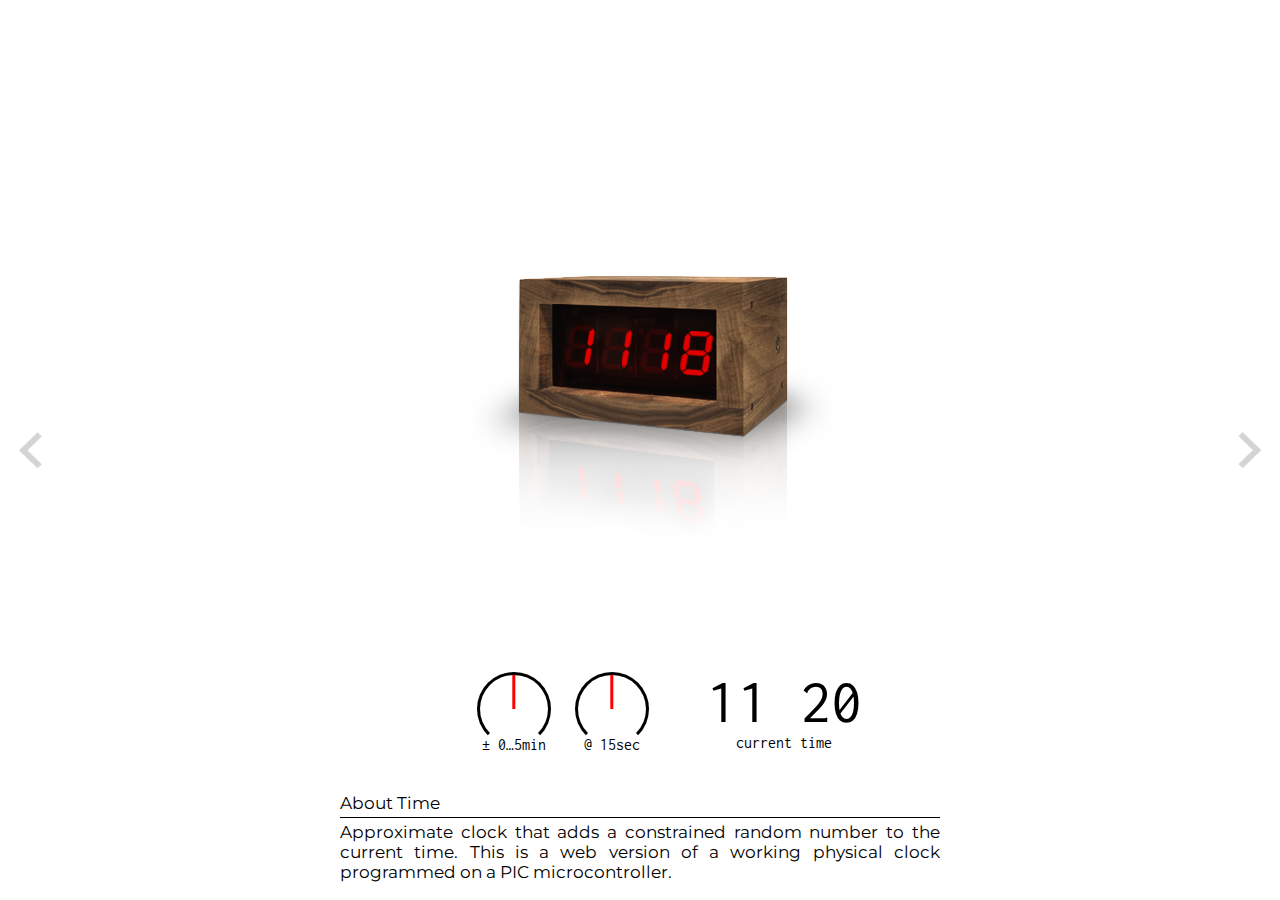
==== index.html @ 7afc4402 "formatting of two pages aligned" ====
<!DOCTYPE html>
<html lang="en" dir="ltr">
  <head>
    <meta charset="utf-8">
    <link rel='shortcut icon' type='image/x-icon' href='./images/favicon.ico' />
    <title>About Time</title>
    <link rel="stylesheet" href="css/style.css">
    <link href="https://fonts.googleapis.com/css?family=Inconsolata&display=swap" rel="stylesheet">
    <link href='https://fonts.googleapis.com/css?family=Montserrat' rel='stylesheet'>
    <script src="http://ajax.googleapis.com/ajax/libs/jquery/3.3.1/jquery.min.js"></script>
    <script type="text/javascript" src="scripts/jsRapKnob.js"></script>
    <script type="text/javascript" src="scripts/main.js"></script>
  </head>
  <body>
    <div class='wrapper'>
      <div class='leftCol'>
        <a href='details.html'>
          <img class='navArrow' src='./images/arrowGrey100.png' alt='navigate back button'>
        </a>
      </div>
      <div class='centerCol'>
        <section class='top'>
          <div class='abouttime'>
            <div class='clock'><img src='./images/abouttimebackground.jpg'></div>
            <div class='hoursx10'></div>
            <div class='hoursx01'></div>
            <div class='secondBlinker'><img src='./images/secondblinker.png'></div>
            <div class='minutesx10'></div>
            <div class='minutesx01'></div>
            <div class='overlay'><img src='./images/abouttimeOverlay.png'></div>
          </div>
        </section>
        <section class='bottom'>

          <div class='controls'>
            <div class='knobs'>
              <div id='varianceKnob' class='knob'></div>
              <div id='frequnecyKnob' class='knob'></div>
            </div>
            <div class='correctTime'>
              <div class='time'>
                <span class='timeHours'></span>
                <span class='timeColon'>:</span>
                <span class='timeMinutes'></span>
              </div>
              <div class='timeLabel'>current time</div>
            </div>
          </div>
          <div class='description'>
            <div class='descriptionHeader'>About Time</div>
            <div class='descriptionText'>Approximate clock that adds a constrained random number to the current time. This is a web version of a working physical clock programmed on a PIC microcontroller.</div>
          </div>
        </section>
      </div>
      <div class='rightCol'>
        <a href='details.html'>
          <img class='navArrow' src='./images/arrowGrey100.png' alt='navigate back button'>
        </a>
      </div>
    </div>
  </body>
</html>
---- css/style.css ----
.leftCol, .rightCol {
  width: 5vw;
  height: 100vh;
  border: 0px solid lime;
  display: flex;
  flex-direction: row;
  justify-content: center;
  align-items: center;
  border: 0px solid magenta; }

.leftCol a {
  -ms-transform: rotate(-90deg);
  /* IE 9 */
  -webkit-transform: rotate(-90deg);
  /* Safari */
  transform: rotate(-90deg);
  /* Standard syntax */ }

.rightCol a {
  -ms-transform: rotate(90deg);
  /* IE 9 */
  -webkit-transform: rotate(90deg);
  /* Safari */
  transform: rotate(90deg);
  /* Standard syntax */ }

.navArrow {
  height: 2.5vh;
  border: 0px solid cyan;
  opacity: 0.95;
  transition-timing-function: ease-in;
  -webkit-transition: opacity 2s;
  /* For Safari 3.1 to 6.0 */
  transition: opacity 2s; }
  .navArrow:hover {
    opacity: 0.4;
    transition-timing-function: ease-out;
    -webkit-transition: opacity .2s;
    /* For Safari 3.1 to 6.0 */
    transition: opacity .2s; }

.rapKnob {
  border-radius: 50%;
  border-color: black;
  border-style: solid;
  border-width: 4%;
  cursor: pointer;
  display: inline-block;
  margin: 8px;
  position: relative;
  border-bottom-color: transparent;
  width: 74px;
  height: 74px; }

.rapKnobIn {
  top: 50%;
  left: 50%;
  background-color: red;
  position: absolute;
  height: 50%;
  width: 5%;
  z-index: 1; }

.rapKnobCaption {
  border: 0px solid blue;
  left: 0px;
  right: 0px;
  top: 90%;
  display: block;
  position: absolute;
  text-align: center;
  white-space: nowrap;
  z-index: 2; }

.detailsBody {
  display: flex;
  flex-direction: column;
  justify-content: center;
  align-items: center; }

.detailsBottom {
  display: flex;
  flex-direction: column;
  justify-content: center;
  align-items: center; }

.top {
  border: 0px solid green; }

.explodeWrapper {
  width: 940px;
  height: 550px;
  border: 0px solid cyan;
  text-align: center;
  position: relative; }
  .explodeWrapper img {
    border: 0px solild red;
    position: absolute;
    top: 0;
    left: 0;
    width: 100%;
    height: 100%; }

* {
  margin: 0px;
  padding: 0px;
  box-sizing: border-box;
  user-select: none; }

body {
  height: 100vh;
  width: 100vw;
  border: 0px solid blue;
  background-color: white;
  overflow: hidden; }

.wrapper {
  display: flex;
  flex-direction: row;
  justify-content: center;
  align-items: center; }

.centerCol {
  width: 90vw;
  height: 100vh;
  display: flex;
  flex-direction: column;
  justify-content: center;
  align-items: center;
  border: 0px solid lime; }

.top {
  width: 90vw;
  height: 100%;
  display: flex;
  flex-direction: column;
  justify-content: center;
  align-items: center;
  border: 0px solid red; }

.abouttime {
  width: 470px;
  height: 470px;
  border: 0px solid yellow;
  position: relative; }
  .abouttime .hoursx10, .abouttime .hoursx01, .abouttime .minutesx01, .abouttime .minutesx10, .abouttime .secondBlinker {
    position: absolute;
    left: 0px;
    top: 0px; }
  .abouttime .overlay {
    position: absolute;
    left: 0px;
    top: 0px; }

.bottom {
  padding-bottom: 2vh;
  max-width: 600px;
  display: flex;
  flex-direction: column;
  justify-content: center;
  align-items: center;
  border: 0px solid green;
  color: black;
  font-family: 'Montserrat', monospace; }
  .bottom .description {
    border: 0px solid pink;
    font-size: 17px;
    text-align: justify; }
    .bottom .description .descriptionHeader {
      border: 0px solid pink;
      border-bottom: 1px solid black;
      padding-bottom: .25em; }
    .bottom .description .descriptionText {
      padding-top: .25em;
      border: 0px solid pink; }
  .bottom .controls {
    display: flex;
    flex-direction: row;
    justify-content: center;
    align-items: center;
    padding-bottom: 4vh;
    font-family: 'Inconsolata', monospace;
    color: black; }
    .bottom .controls .knobs {
      border: 0px solid orange;
      padding-left: 50px;
      padding-right: 50px; }
    .bottom .controls .correctTime {
      border: 0px solid orange;
      text-align: center; }
      .bottom .controls .correctTime .time {
        border: 0px solid pink;
        font-size: 62px;
        display: flex;
        flex-direction: row;
        justify-content: center;
        align-items: center; }
        .bottom .controls .correctTime .time .timeHours, .bottom .controls .correctTime .time .timeMinutes, .bottom .controls .correctTime .time .timeColon {
          border: 0px solid blue; }
        .bottom .controls .correctTime .time .timeColon {
          padding-left: -5px;
          padding-right: -5px; }
        .bottom .controls .correctTime .time .timeLabel {
          border: 0px solid pink;
          font-size: 17px; }
        .bottom .controls .correctTime .time .colorBackground {
          color: white; }

/*# sourceMappingURL=style.css.map */
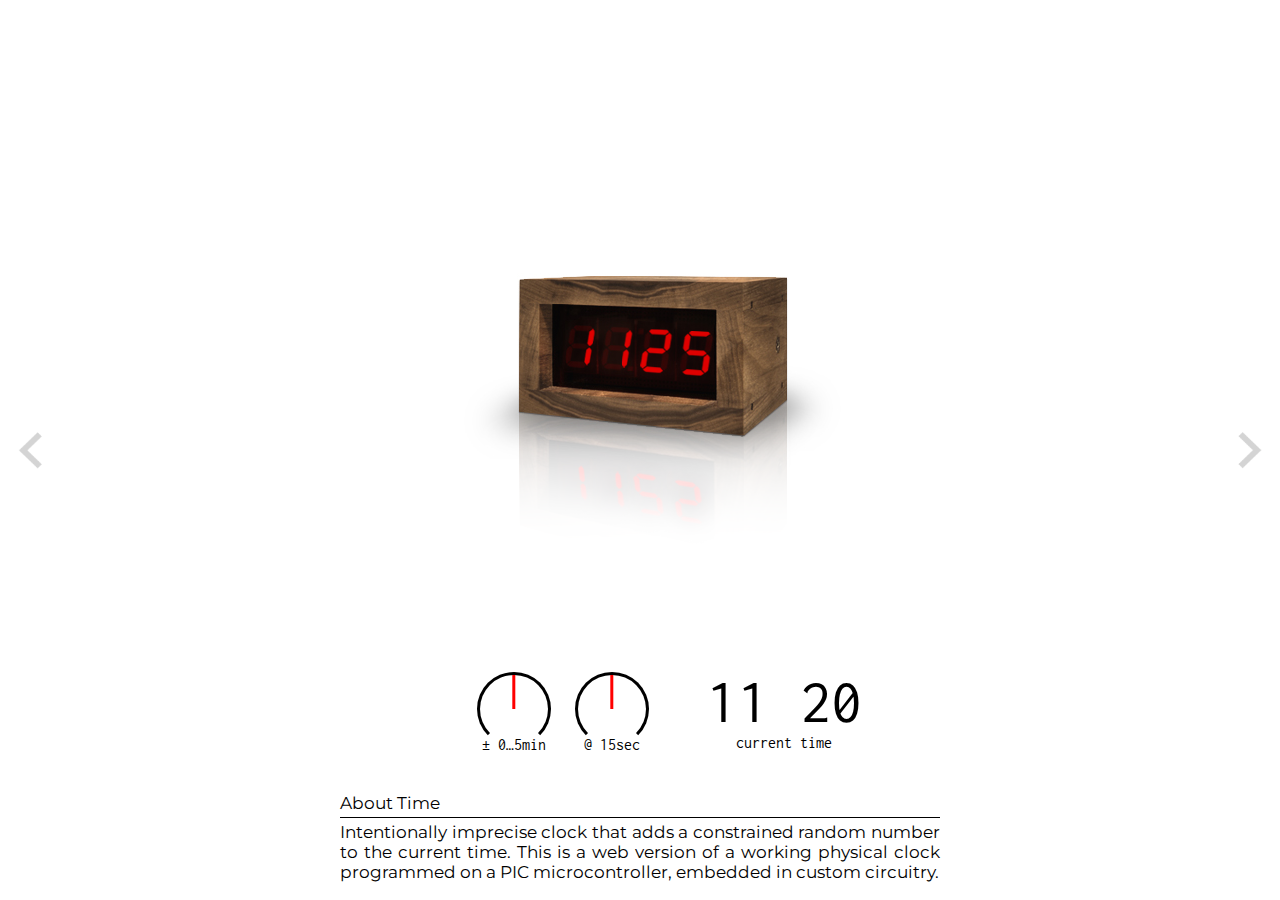
==== commit 628e6e77: "Minor tweaks. V1.0" ====
--- a/index.html
+++ b/index.html
@@ -48,7 +48,7 @@
           </div>
           <div class='description'>
             <div class='descriptionHeader'>About Time</div>
-            <div class='descriptionText'>Approximate clock that adds a constrained random number to the current time. This is a web version of a working physical clock programmed on a PIC microcontroller.</div>
+            <div class='descriptionText'>Intentionally imprecise clock that adds a constrained random number to the current time. This is a web version of a working physical clock programmed on a PIC microcontroller, embedded in custom circuitry.</div>
           </div>
         </section>
       </div>
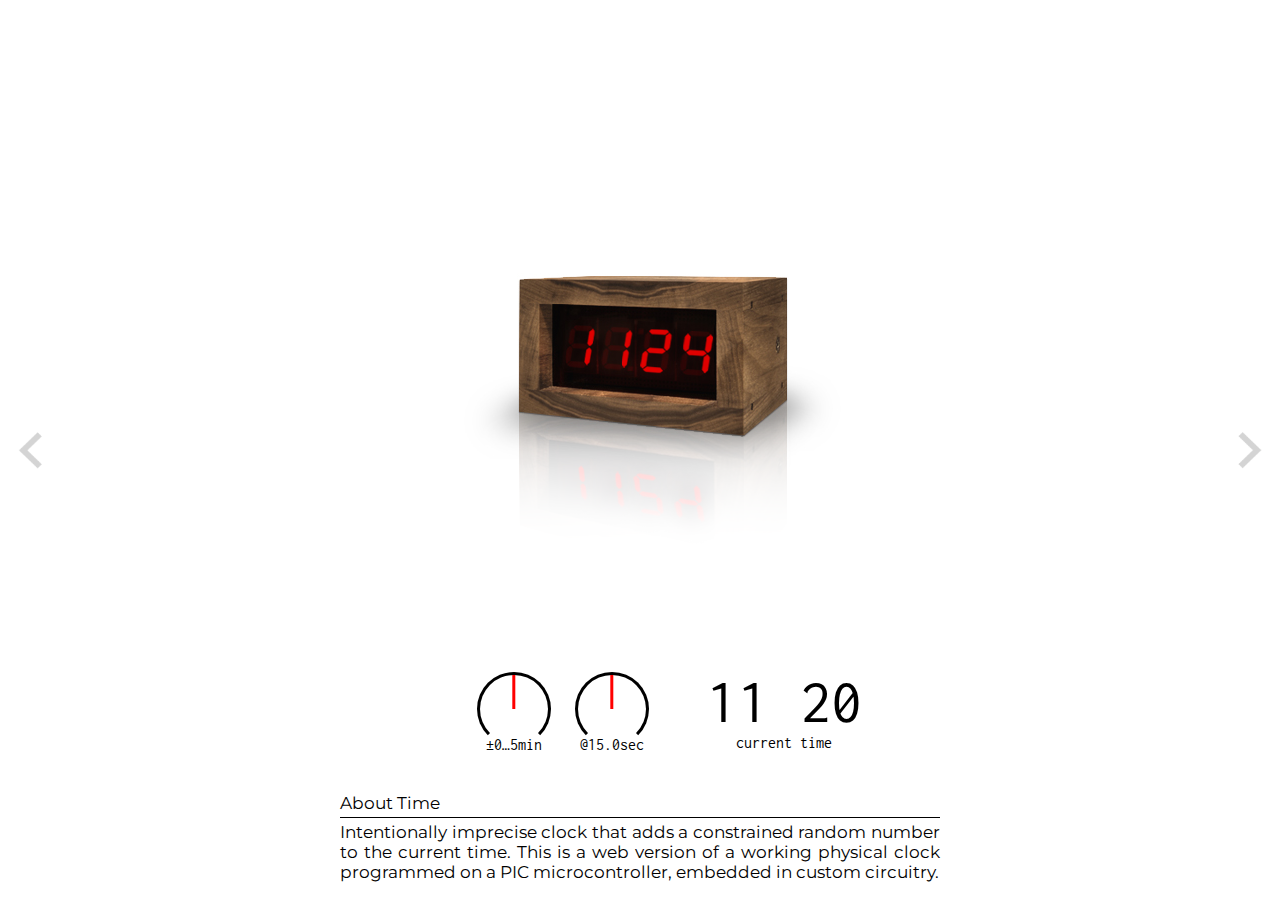
==== commit 4f402b61: "Animation tweak" ====
--- a/index.html
+++ b/index.html
@@ -12,51 +12,49 @@
     <script type="text/javascript" src="scripts/main.js"></script>
   </head>
   <body>
-    <div class='wrapper'>
-      <div class='leftCol'>
-        <a href='details.html'>
-          <img class='navArrow' src='./images/arrowGrey100.png' alt='navigate back button'>
-        </a>
-      </div>
-      <div class='centerCol'>
-        <section class='top'>
-          <div class='abouttime'>
-            <div class='clock'><img src='./images/abouttimebackground.jpg'></div>
-            <div class='hoursx10'></div>
-            <div class='hoursx01'></div>
-            <div class='secondBlinker'><img src='./images/secondblinker.png'></div>
-            <div class='minutesx10'></div>
-            <div class='minutesx01'></div>
-            <div class='overlay'><img src='./images/abouttimeOverlay.png'></div>
+    <div class='leftCol'>
+      <a href='details.html'>
+        <img class='navArrow' src='./images/arrowGrey100.png' alt='navigate back button'>
+      </a>
+    </div>
+    <div class='centerCol'>
+      <section class='top'>
+        <div class='abouttime'>
+          <div class='clock'><img src='./images/abouttimebackground.jpg'></div>
+          <div class='hoursx10'></div>
+          <div class='hoursx01'></div>
+          <div class='secondBlinker'><img src='./images/secondblinker.png'></div>
+          <div class='minutesx10'></div>
+          <div class='minutesx01'></div>
+          <div class='overlay'><img src='./images/abouttimeOverlay.png'></div>
+        </div>
+      </section>
+      <section class='bottom'>
+
+        <div class='controls'>
+          <div class='knobs'>
+            <div id='varianceKnob' class='knob'></div>
+            <div id='frequnecyKnob' class='knob'></div>
           </div>
-        </section>
-        <section class='bottom'>
-
-          <div class='controls'>
-            <div class='knobs'>
-              <div id='varianceKnob' class='knob'></div>
-              <div id='frequnecyKnob' class='knob'></div>
+          <div class='correctTime'>
+            <div class='time'>
+              <span class='timeHours'></span>
+              <span class='timeColon'>:</span>
+              <span class='timeMinutes'></span>
             </div>
-            <div class='correctTime'>
-              <div class='time'>
-                <span class='timeHours'></span>
-                <span class='timeColon'>:</span>
-                <span class='timeMinutes'></span>
-              </div>
-              <div class='timeLabel'>current time</div>
-            </div>
+            <div class='timeLabel'>current time</div>
           </div>
-          <div class='description'>
-            <div class='descriptionHeader'>About Time</div>
-            <div class='descriptionText'>Intentionally imprecise clock that adds a constrained random number to the current time. This is a web version of a working physical clock programmed on a PIC microcontroller, embedded in custom circuitry.</div>
-          </div>
-        </section>
-      </div>
-      <div class='rightCol'>
-        <a href='details.html'>
-          <img class='navArrow' src='./images/arrowGrey100.png' alt='navigate back button'>
-        </a>
-      </div>
+        </div>
+        <div class='description'>
+          <div class='descriptionHeader'>About Time</div>
+          <div class='descriptionText'>Intentionally imprecise clock that adds a constrained random number to the current time. This is a web version of a working physical clock programmed on a PIC microcontroller, embedded in custom circuitry.</div>
+        </div>
+      </section>
+    </div>
+    <div class='rightCol'>
+      <a href='details.html'>
+        <img class='navArrow' src='./images/arrowGrey100.png' alt='navigate back button'>
+      </a>
     </div>
   </body>
 </html>
--- a/css/style.css
+++ b/css/style.css
@@ -112,9 +112,7 @@
   width: 100vw;
   border: 0px solid blue;
   background-color: white;
-  overflow: hidden; }
-
-.wrapper {
+  overflow: hidden;
   display: flex;
   flex-direction: row;
   justify-content: center;
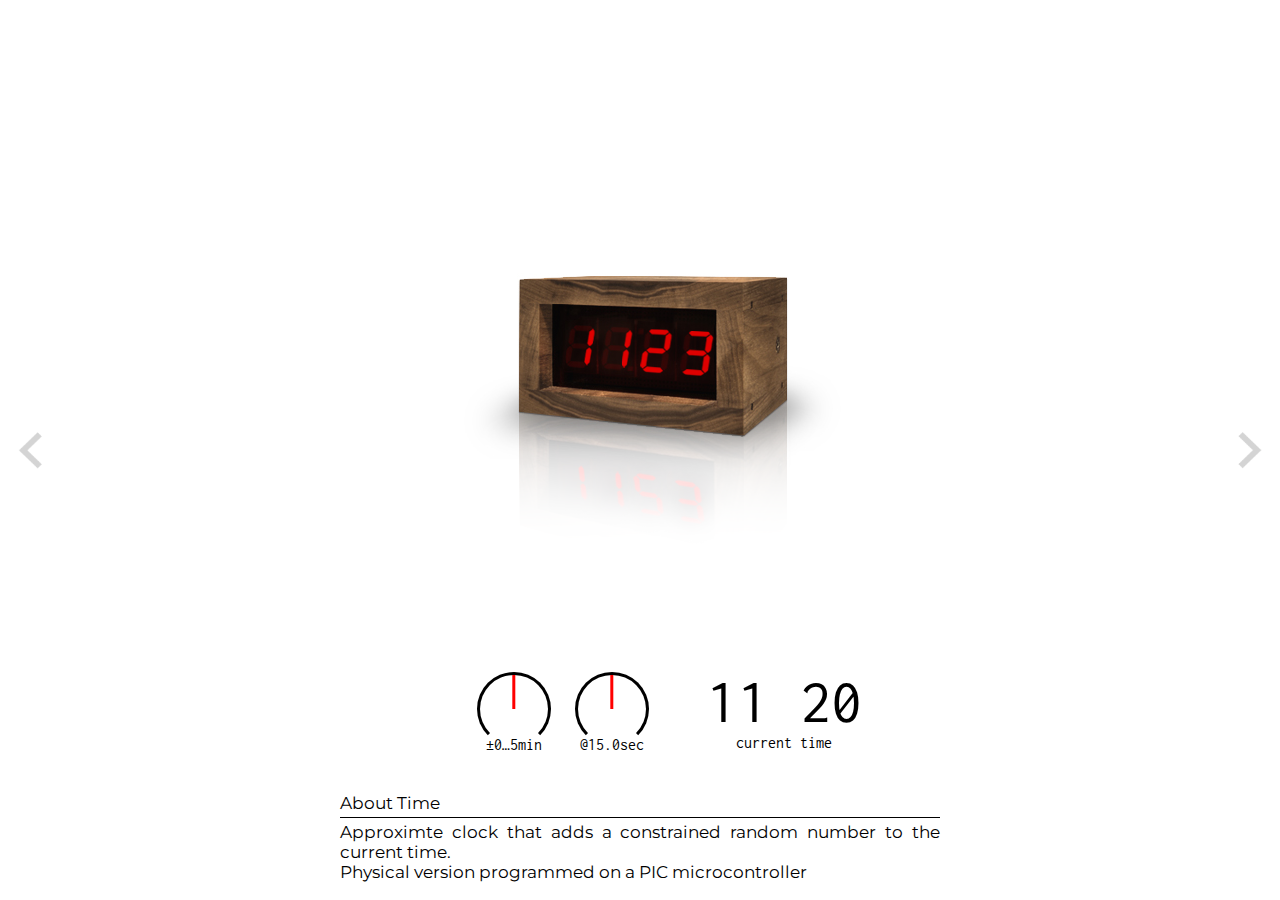
==== commit f1567458: "tweaks" ====
--- a/index.html
+++ b/index.html
@@ -47,7 +47,7 @@
         </div>
         <div class='description'>
           <div class='descriptionHeader'>About Time</div>
-          <div class='descriptionText'>Intentionally imprecise clock that adds a constrained random number to the current time. This is a web version of a working physical clock programmed on a PIC microcontroller, embedded in custom circuitry.</div>
+          <div class='descriptionText'>Approximte clock that adds a constrained random number to the current time.<p>Physical version programmed on a PIC microcontroller</p></div>
         </div>
       </section>
     </div>
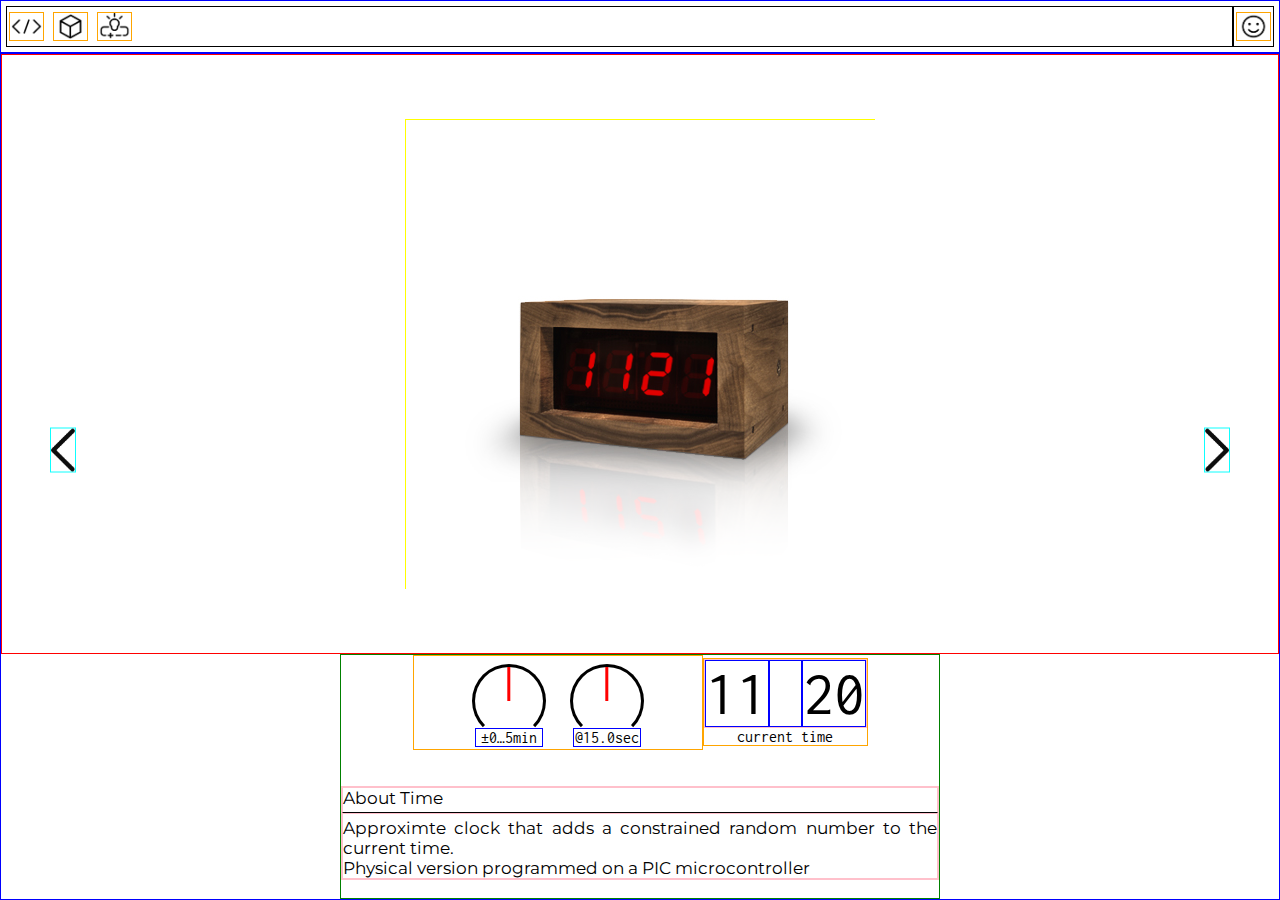
==== commit 0c7cf10a: "Nav bar added. Nav arrows updated" ====
--- a/index.html
+++ b/index.html
@@ -12,49 +12,59 @@
     <script type="text/javascript" src="scripts/main.js"></script>
   </head>
   <body>
-    <div class='leftCol'>
-      <a href='details.html'>
-        <img class='navArrow' src='./images/arrowGrey100.png' alt='navigate back button'>
-      </a>
+    <div id='screenContainer'>
+      <nav>
+        <div class='leftSide'>
+          <a href='../code.html'><img class='navIcon code' src='./images/nav/navCode.png'></a>
+          <a href='../design.html'><img class='navIcon design' src='./images/nav/navDesign.png'></a>
+          <a href='../electronics.html'><img class='navIcon electronics' src='./images/nav/navElectronics.png'></a>
+        </div>
+        <div class='rightSide'>
+          <a href='../orjon.html'><img class='navIcon face' src='./images/nav/navFace.png'></a>
+        </div>
+        <div class='navText'></div>
+      </nav>
+
+      <div id='content'>
+        <section class='top'>
+          <div class='abouttime'>
+            <div class='clock'><img src='./images/abouttimebackground.jpg'></div>
+            <div class='hoursx10'></div>
+            <div class='hoursx01'></div>
+            <div class='secondBlinker'><img src='./images/secondblinker.png'></div>
+            <div class='minutesx10'></div>
+            <div class='minutesx01'></div>
+            <div class='overlay'><img src='./images/abouttimeOverlay.png'></div>
+          </div>
+        </section>
+        <section class='bottom'>
+
+          <div class='controls'>
+            <div class='knobs'>
+              <div id='varianceKnob' class='knob'></div>
+              <div id='frequnecyKnob' class='knob'></div>
+            </div>
+            <div class='correctTime'>
+              <div class='time'>
+                <span class='timeHours'></span>
+                <span class='timeColon'>:</span>
+                <span class='timeMinutes'></span>
+              </div>
+              <div class='timeLabel'>current time</div>
+            </div>
+          </div>
+          <div class='description'>
+            <div class='descriptionHeader'>About Time</div>
+            <div class='descriptionText'>Approximte clock that adds a constrained random number to the current time.<p>Physical version programmed on a PIC microcontroller</p></div>
+          </div>
+        </section>
+      </div>
     </div>
-    <div class='centerCol'>
-      <section class='top'>
-        <div class='abouttime'>
-          <div class='clock'><img src='./images/abouttimebackground.jpg'></div>
-          <div class='hoursx10'></div>
-          <div class='hoursx01'></div>
-          <div class='secondBlinker'><img src='./images/secondblinker.png'></div>
-          <div class='minutesx10'></div>
-          <div class='minutesx01'></div>
-          <div class='overlay'><img src='./images/abouttimeOverlay.png'></div>
-        </div>
-      </section>
-      <section class='bottom'>
 
-        <div class='controls'>
-          <div class='knobs'>
-            <div id='varianceKnob' class='knob'></div>
-            <div id='frequnecyKnob' class='knob'></div>
-          </div>
-          <div class='correctTime'>
-            <div class='time'>
-              <span class='timeHours'></span>
-              <span class='timeColon'>:</span>
-              <span class='timeMinutes'></span>
-            </div>
-            <div class='timeLabel'>current time</div>
-          </div>
-        </div>
-        <div class='description'>
-          <div class='descriptionHeader'>About Time</div>
-          <div class='descriptionText'>Approximte clock that adds a constrained random number to the current time.<p>Physical version programmed on a PIC microcontroller</p></div>
-        </div>
-      </section>
+    <div class='navArrows'>
+      <a href='./details.html'><img class='navArrow left' src='./images/nav/navArrowLeft.png'></a>
+      <a href='./details.html'><img class='navArrow right' src='./images/nav/navArrowRight.png'></a>
     </div>
-    <div class='rightCol'>
-      <a href='details.html'>
-        <img class='navArrow' src='./images/arrowGrey100.png' alt='navigate back button'>
-      </a>
-    </div>
+
   </body>
 </html>
--- a/css/style.css
+++ b/css/style.css
@@ -1,43 +1,97 @@
-.leftCol, .rightCol {
-  width: 5vw;
-  height: 100vh;
-  border: 0px solid lime;
+nav {
   display: flex;
   flex-direction: row;
-  justify-content: center;
-  align-items: center;
-  border: 0px solid magenta; }
-
-.leftCol a {
-  -ms-transform: rotate(-90deg);
-  /* IE 9 */
-  -webkit-transform: rotate(-90deg);
-  /* Safari */
-  transform: rotate(-90deg);
-  /* Standard syntax */ }
-
-.rightCol a {
-  -ms-transform: rotate(90deg);
-  /* IE 9 */
-  -webkit-transform: rotate(90deg);
-  /* Safari */
-  transform: rotate(90deg);
-  /* Standard syntax */ }
-
-.navArrow {
-  height: 2.5vh;
-  border: 0px solid cyan;
+  justify-content: space-between;
+  width: 100%;
+  padding-top: 5px;
+  padding-bottom: 5px;
+  padding-left: 5px;
+  padding-right: 5px;
+  font-size: var(--fontSizeHello);
+  color: black;
+  background-color: white; }
+  nav a {
+    display: flex;
+    flex-direction: column;
+    justify-content: center;
+    align-items: center;
+    border: 1px solid red;
+    width: 35px;
+    height: 29px; }
+  @media (pointer: fine) {
+    nav a {
+      width: 39px;
+      height: 39px;
+      border-radius: 50%;
+      border: 2px solid rgba(0, 0, 0, 0); }
+      nav a:hover {
+        background-color: black;
+        border: 2px solid black; }
+        nav a:hover img {
+          filter: invert(1); } }
+  nav .leftSide {
+    display: flex;
+    flex-direction: row;
+    justify-content: flex-start;
+    width: 100%;
+    border: 1px solid black; }
+    nav .leftSide a {
+      margin-right: 5px; }
+  nav .rightSide {
+    display: flex;
+    flex-direction: row;
+    justify-content: flex-end;
+    border: 1px solid black; }
+  nav .navIcon {
+    width: 35px;
+    height: 29px;
+    border: 1px solid orange; }
+  nav #hello {
+    position: fixed;
+    transform: translate(-50%, -50%);
+    top: 50%;
+    left: 50%;
+    color: #EEE;
+    text-shadow: 00px 0px 4px  white; }
+  nav .navText {
+    position: absolute;
+    top: 50%;
+    left: 50%;
+    transform: translate(-50%, -50%);
+    border: 1px solid magenta; }
+  nav .hidden {
+    display: none; }
+
+@media (pointer: fine) {
+  nav {
+    padding-top: 5px;
+    padding-bottom: 5px;
+    padding-left: 5px;
+    padding-right: 5px; } }
+.navArrows .navArrow {
+  height: 5vh;
+  border: 1px solid cyan;
   opacity: 0.95;
   transition-timing-function: ease-in;
   -webkit-transition: opacity 2s;
   /* For Safari 3.1 to 6.0 */
   transition: opacity 2s; }
-  .navArrow:hover {
+  .navArrows .navArrow:hover {
     opacity: 0.4;
     transition-timing-function: ease-out;
     -webkit-transition: opacity .2s;
     /* For Safari 3.1 to 6.0 */
     transition: opacity .2s; }
+.navArrows .left {
+  position: fixed;
+  top: 50%;
+  left: 50px;
+  transform: translate(0%, -50%); }
+.navArrows .right {
+  position: fixed;
+  top: 50%;
+  right: 50px;
+  transform: translate(0%, -50%); }
 
 .rapKnob {
   border-radius: 50%;
@@ -62,7 +116,7 @@
   z-index: 1; }
 
 .rapKnobCaption {
-  border: 0px solid blue;
+  border: 1px solid blue;
   left: 0px;
   right: 0px;
   top: 90%;
@@ -85,16 +139,16 @@
   align-items: center; }
 
 .top {
-  border: 0px solid green; }
+  border: 1px solid green; }
 
 .explodeWrapper {
   width: 940px;
   height: 550px;
-  border: 0px solid cyan;
+  border: 1px solid cyan;
   text-align: center;
   position: relative; }
   .explodeWrapper img {
-    border: 0px solild red;
+    border: 1px solild red;
     position: absolute;
     top: 0;
     left: 0;
@@ -110,7 +164,6 @@
 body {
   height: 100vh;
   width: 100vw;
-  border: 0px solid blue;
   background-color: white;
   overflow: hidden;
   display: flex;
@@ -118,28 +171,37 @@
   justify-content: center;
   align-items: center; }
 
-.centerCol {
-  width: 90vw;
-  height: 100vh;
+#screenContainer {
+  width: 100%;
+  height: 100%;
+  display: flex;
+  flex-direction: column;
+  justify-content: center;
+  align-items: center; }
+  #screenContainer nav {
+    border: 1px solid blue; }
+  #screenContainer #content {
+    width: 100%;
+    height: 100%;
+    display: flex;
+    flex-direction: column;
+    justify-content: center;
+    align-items: center;
+    border: 1px solid blue; }
+
+.top {
+  width: 100%;
+  height: 100%;
   display: flex;
   flex-direction: column;
   justify-content: center;
   align-items: center;
-  border: 0px solid lime; }
-
-.top {
-  width: 90vw;
-  height: 100%;
-  display: flex;
-  flex-direction: column;
-  justify-content: center;
-  align-items: center;
-  border: 0px solid red; }
+  border: 1px solid red; }
 
 .abouttime {
   width: 470px;
   height: 470px;
-  border: 0px solid yellow;
+  border: 1px solid yellow;
   position: relative; }
   .abouttime .hoursx10, .abouttime .hoursx01, .abouttime .minutesx01, .abouttime .minutesx10, .abouttime .secondBlinker {
     position: absolute;
@@ -157,20 +219,20 @@
   flex-direction: column;
   justify-content: center;
   align-items: center;
-  border: 0px solid green;
+  border: 1px solid green;
   color: black;
   font-family: 'Montserrat', monospace; }
   .bottom .description {
-    border: 0px solid pink;
+    border: 1px solid pink;
     font-size: 17px;
     text-align: justify; }
     .bottom .description .descriptionHeader {
-      border: 0px solid pink;
+      border: 1px solid pink;
       border-bottom: 1px solid black;
       padding-bottom: .25em; }
     .bottom .description .descriptionText {
       padding-top: .25em;
-      border: 0px solid pink; }
+      border: 1px solid pink; }
   .bottom .controls {
     display: flex;
     flex-direction: row;
@@ -180,26 +242,26 @@
     font-family: 'Inconsolata', monospace;
     color: black; }
     .bottom .controls .knobs {
-      border: 0px solid orange;
+      border: 1px solid orange;
       padding-left: 50px;
       padding-right: 50px; }
     .bottom .controls .correctTime {
-      border: 0px solid orange;
+      border: 1px solid orange;
       text-align: center; }
       .bottom .controls .correctTime .time {
-        border: 0px solid pink;
+        border: 1px solid pink;
         font-size: 62px;
         display: flex;
         flex-direction: row;
         justify-content: center;
         align-items: center; }
         .bottom .controls .correctTime .time .timeHours, .bottom .controls .correctTime .time .timeMinutes, .bottom .controls .correctTime .time .timeColon {
-          border: 0px solid blue; }
+          border: 1px solid blue; }
         .bottom .controls .correctTime .time .timeColon {
           padding-left: -5px;
           padding-right: -5px; }
         .bottom .controls .correctTime .time .timeLabel {
-          border: 0px solid pink;
+          border: 1px solid pink;
           font-size: 17px; }
         .bottom .controls .correctTime .time .colorBackground {
           color: white; }
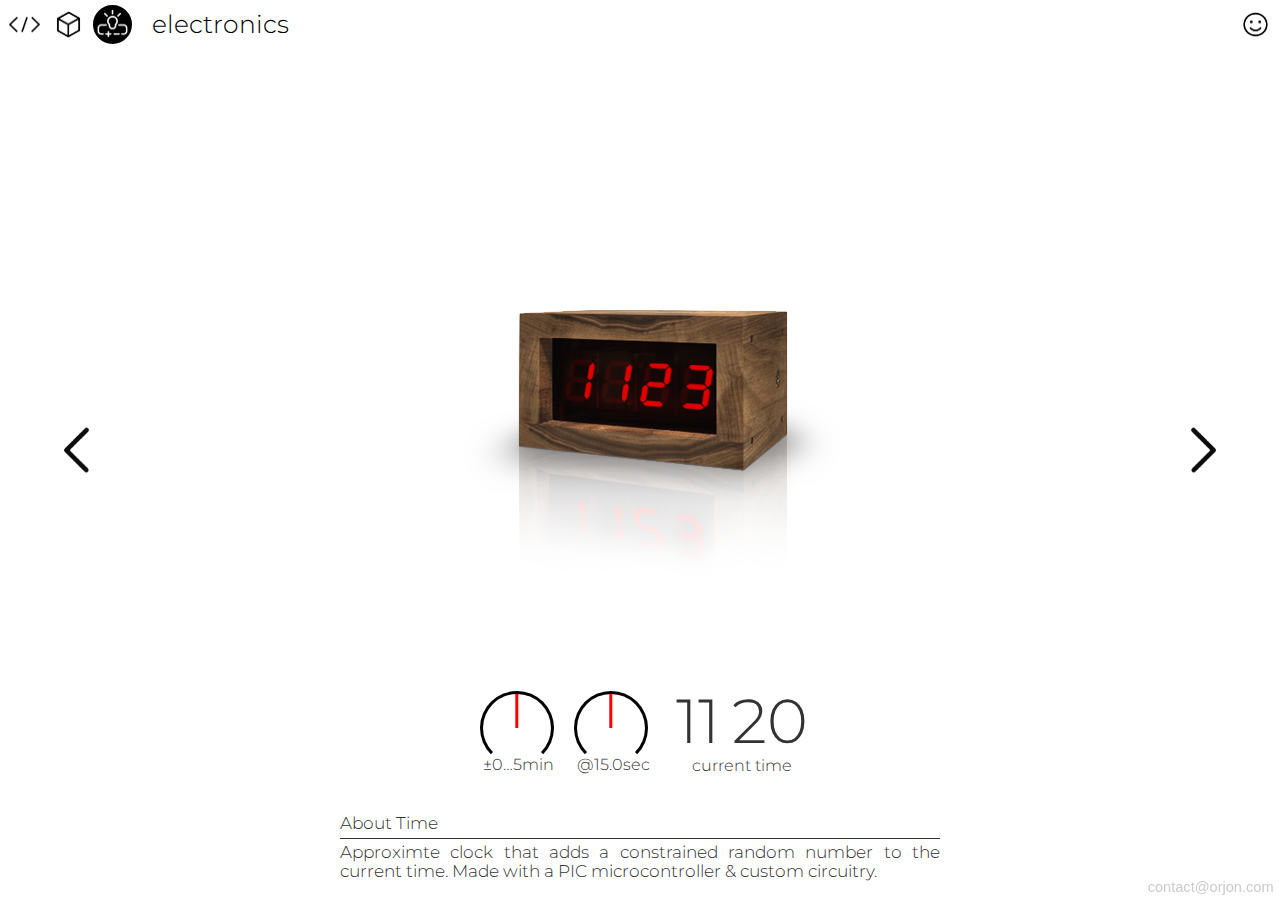
==== commit 0dd582ac: "New nav added" ====
--- a/index.html
+++ b/index.html
@@ -1,15 +1,16 @@
 <!DOCTYPE html>
-<html lang="en" dir="ltr">
+<html lang='en' dir='ltr'>
   <head>
-    <meta charset="utf-8">
+    <meta charset='utf-8'>
+    <meta content="width=device-width, initial-scale=1" name="viewport" />
+    <script src="https://cdnjs.cloudflare.com/ajax/libs/jquery/3.1.1/jquery.min.js" charset="utf-8"></script>
+    <script type="text/javascript" src="scripts/jsRapKnob.js"></script>
+    <script type='text/javascript' src='scripts/main.js'></script>
+    <title>orjon.com : About Time</title>
     <link rel='shortcut icon' type='image/x-icon' href='./images/favicon.ico' />
-    <title>About Time</title>
-    <link rel="stylesheet" href="css/style.css">
-    <link href="https://fonts.googleapis.com/css?family=Inconsolata&display=swap" rel="stylesheet">
+    <link rel="stylesheet" href="css/normalize.css">
     <link href='https://fonts.googleapis.com/css?family=Montserrat' rel='stylesheet'>
-    <script src="http://ajax.googleapis.com/ajax/libs/jquery/3.3.1/jquery.min.js"></script>
-    <script type="text/javascript" src="scripts/jsRapKnob.js"></script>
-    <script type="text/javascript" src="scripts/main.js"></script>
+    <link rel='stylesheet' href='./css/style.css'>
   </head>
   <body>
     <div id='screenContainer'>
@@ -17,28 +18,30 @@
         <div class='leftSide'>
           <a href='../code.html'><img class='navIcon code' src='./images/nav/navCode.png'></a>
           <a href='../design.html'><img class='navIcon design' src='./images/nav/navDesign.png'></a>
-          <a href='../electronics.html'><img class='navIcon electronics' src='./images/nav/navElectronics.png'></a>
+          <a href='../electronics.html' class='current'><img class='navIcon electronics' src='./images/nav/navElectronics.png'></a>
+          <div class='navText'>electronics</div>
         </div>
         <div class='rightSide'>
           <a href='../orjon.html'><img class='navIcon face' src='./images/nav/navFace.png'></a>
         </div>
-        <div class='navText'></div>
       </nav>
 
       <div id='content'>
         <section class='top'>
-          <div class='abouttime'>
-            <div class='clock'><img src='./images/abouttimebackground.jpg'></div>
-            <div class='hoursx10'></div>
-            <div class='hoursx01'></div>
-            <div class='secondBlinker'><img src='./images/secondblinker.png'></div>
-            <div class='minutesx10'></div>
-            <div class='minutesx01'></div>
-            <div class='overlay'><img src='./images/abouttimeOverlay.png'></div>
+          <div id="stretchBox" class='container'>
+            <div class='center'>
+              <div class='clock'><img src='./images/abouttimebackground.jpg'></div>
+              <div class='hoursx10'></div>
+              <div class='hoursx01'></div>
+              <div class='secondBlinker'><img src='./images/secondblinker.png'></div>
+              <div class='minutesx10'></div>
+              <div class='minutesx01'></div>
+              <div class='overlay'><img src='./images/abouttimeOverlay.png'></div>
+            </div>
           </div>
         </section>
+
         <section class='bottom'>
-
           <div class='controls'>
             <div class='knobs'>
               <div id='varianceKnob' class='knob'></div>
@@ -55,16 +58,22 @@
           </div>
           <div class='description'>
             <div class='descriptionHeader'>About Time</div>
-            <div class='descriptionText'>Approximte clock that adds a constrained random number to the current time.<p>Physical version programmed on a PIC microcontroller</p></div>
+            <div class='descriptionText'>Approximte clock that adds a constrained random number to the current time. Made with a PIC microcontroller & custom circuitry.</div>
           </div>
         </section>
       </div>
     </div>
 
     <div class='navArrows'>
-      <a href='./details.html'><img class='navArrow left' src='./images/nav/navArrowLeft.png'></a>
+      <a href='http://www.orjon.com/timeframe/index.html'><img class='navArrow left' src='./images/nav/navArrowLeft.png'></a>
       <a href='./details.html'><img class='navArrow right' src='./images/nav/navArrowRight.png'></a>
     </div>
 
+    <footer>
+      <div id='displayContact' class='text'>
+        <a href='mailto:contact@orjon.com'>contact@orjon.com</a>
+      </div>
+    </footer>
+
   </body>
 </html>
--- a/css/style.css
+++ b/css/style.css
@@ -15,9 +15,40 @@
     flex-direction: column;
     justify-content: center;
     align-items: center;
-    border: 1px solid red;
-    width: 35px;
-    height: 29px; }
+    border: 0px solid red;
+    width: 29px;
+    height: 29px;
+    border-radius: 50%; }
+  nav .current {
+    background-color: black;
+    border: 2px solid black; }
+    nav .current img {
+      filter: invert(1); }
+  nav .leftSide {
+    display: flex;
+    flex-direction: row;
+    justify-content: flex-start;
+    align-items: center;
+    width: 100%;
+    border: 0px solid black; }
+    nav .leftSide a {
+      margin-right: 5px; }
+  nav .rightSide {
+    display: flex;
+    flex-direction: row;
+    justify-content: flex-end;
+    border: 0px solid black; }
+  nav .navIcon {
+    width: 28px;
+    height: 23px;
+    border: 0px solid orange; }
+  nav .navText {
+    padding-left: 5px;
+    vertical-align: center;
+    font-size: 17px;
+    border: 0px solid magenta; }
+  nav .hidden {
+    display: none; }
   @media (pointer: fine) {
     nav a {
       width: 39px;
@@ -28,49 +59,18 @@
         background-color: black;
         border: 2px solid black; }
         nav a:hover img {
-          filter: invert(1); } }
-  nav .leftSide {
-    display: flex;
-    flex-direction: row;
-    justify-content: flex-start;
-    width: 100%;
-    border: 1px solid black; }
-    nav .leftSide a {
-      margin-right: 5px; }
-  nav .rightSide {
-    display: flex;
-    flex-direction: row;
-    justify-content: flex-end;
-    border: 1px solid black; }
-  nav .navIcon {
-    width: 35px;
-    height: 29px;
-    border: 1px solid orange; }
-  nav #hello {
-    position: fixed;
-    transform: translate(-50%, -50%);
-    top: 50%;
-    left: 50%;
-    color: #EEE;
-    text-shadow: 00px 0px 4px  white; }
-  nav .navText {
-    position: absolute;
-    top: 50%;
-    left: 50%;
-    transform: translate(-50%, -50%);
-    border: 1px solid magenta; }
-  nav .hidden {
-    display: none; }
-
-@media (pointer: fine) {
-  nav {
-    padding-top: 5px;
-    padding-bottom: 5px;
-    padding-left: 5px;
-    padding-right: 5px; } }
+          filter: invert(1); }
+    nav .navIcon {
+      width: 35px;
+      height: 29px;
+      border: 0px solid orange; }
+    nav .navText {
+      padding-left: 15px;
+      font-size: 25px; } }
+
 .navArrows .navArrow {
   height: 5vh;
-  border: 1px solid cyan;
+  border: 0px solid cyan;
   opacity: 0.95;
   transition-timing-function: ease-in;
   -webkit-transition: opacity 2s;
@@ -85,14 +85,17 @@
 .navArrows .left {
   position: fixed;
   top: 50%;
-  left: 50px;
+  left: 5%;
   transform: translate(0%, -50%); }
 .navArrows .right {
   position: fixed;
   top: 50%;
-  right: 50px;
+  right: 5%;
   transform: translate(0%, -50%); }
 
+@media (min-width: 1200px) {
+  .navArrow {
+    display: block; } }
 .rapKnob {
   border-radius: 50%;
   border-color: black;
@@ -116,7 +119,7 @@
   z-index: 1; }
 
 .rapKnobCaption {
-  border: 1px solid blue;
+  border: 0px solid blue;
   left: 0px;
   right: 0px;
   top: 90%;
@@ -126,50 +129,85 @@
   white-space: nowrap;
   z-index: 2; }
 
-.detailsBody {
-  display: flex;
-  flex-direction: column;
-  justify-content: center;
-  align-items: center; }
-
-.detailsBottom {
-  display: flex;
-  flex-direction: column;
-  justify-content: center;
-  align-items: center; }
+footer #displayVersion {
+  color: #999;
+  position: fixed;
+  bottom: 0.5%;
+  left: 0.5%;
+  font-family: sans-serif;
+  font-size: 1.6222222222vh; }
+footer #displayVersion a {
+  text-decoration: none;
+  color: #ccc;
+  font-family: sans-serif; }
+footer #displayContact a {
+  text-decoration: none;
+  color: #ccc;
+  position: fixed;
+  bottom: 0.5%;
+  right: 0.5%;
+  font-family: sans-serif;
+  font-size: 1.6222222222vh; }
 
 .top {
-  border: 1px solid green; }
-
-.explodeWrapper {
-  width: 940px;
-  height: 550px;
-  border: 1px solid cyan;
-  text-align: center;
-  position: relative; }
-  .explodeWrapper img {
-    border: 1px solild red;
-    position: absolute;
-    top: 0;
-    left: 0;
-    width: 100%;
-    height: 100%; }
+  width: 100%;
+  height: 100%;
+  display: flex;
+  flex-direction: column;
+  justify-content: center;
+  align-items: center;
+  border: 0px solid red; }
+
+.container {
+  width: 100%;
+  max-width: 1750px;
+  height: 100%;
+  border: 0px solid cyan; }
+
+.bottom {
+  padding-bottom: 2vh;
+  max-width: 600px;
+  margin-left: 5vw;
+  margin-right: 5vw;
+  display: flex;
+  flex-direction: column;
+  justify-content: center;
+  align-items: center;
+  border: 0px solid green;
+  color: #333;
+  font-family: 'Montserrat', monospace; }
+  .bottom .description {
+    border: 0px solid pink;
+    font-size: 17px;
+    text-align: justify; }
+    .bottom .description .descriptionHeader {
+      border: 0px solid pink;
+      border-bottom: 1px solid #333;
+      padding-bottom: .25em; }
+    .bottom .description .descriptionText {
+      padding-top: .25em;
+      border: 0px solid pink; }
+
+.text {
+  width: 50vw;
+  border: 0px solid pink;
+  font-size: 17px;
+  text-align: justify; }
 
 * {
   margin: 0px;
   padding: 0px;
   box-sizing: border-box;
-  user-select: none; }
+  user-select: none;
+  font-family: 'Montserrat', sans-serif; }
 
 body {
+  width: 100vw;
   height: 100vh;
-  width: 100vw;
+  color: black;
   background-color: white;
-  overflow: hidden;
-  display: flex;
-  flex-direction: row;
-  justify-content: center;
-  align-items: center; }
+  font-weight: 300;
+  background-color: white; }
 
 #screenContainer {
   width: 100%;
@@ -179,7 +217,7 @@
   justify-content: center;
   align-items: center; }
   #screenContainer nav {
-    border: 1px solid blue; }
+    border: 0px solid blue; }
   #screenContainer #content {
     width: 100%;
     height: 100%;
@@ -187,7 +225,10 @@
     flex-direction: column;
     justify-content: center;
     align-items: center;
-    border: 1px solid blue; }
+    border: 0px solid blue; }
+
+body::-webkit-scrollbar {
+  width: 0 !important; }
 
 .top {
   width: 100%;
@@ -196,12 +237,29 @@
   flex-direction: column;
   justify-content: center;
   align-items: center;
-  border: 1px solid red; }
+  border: 0px solid red; }
+
+.center {
+  width: 100%;
+  height: 100%;
+  border: 0px solid magenta;
+  text-align: center;
+  position: relative; }
+  .center img {
+    max-width: 100%;
+    max-height: 100%;
+    position: absolute;
+    top: 50%;
+    left: 50%;
+    transform: translate(-50%, -50%);
+    border: 0px solid lime; }
+  .center .hidden {
+    display: none; }
 
 .abouttime {
-  width: 470px;
-  height: 470px;
-  border: 1px solid yellow;
+  width: 100%;
+  height: 100%;
+  border: 0px solid yellow;
   position: relative; }
   .abouttime .hoursx10, .abouttime .hoursx01, .abouttime .minutesx01, .abouttime .minutesx10, .abouttime .secondBlinker {
     position: absolute;
@@ -215,24 +273,26 @@
 .bottom {
   padding-bottom: 2vh;
   max-width: 600px;
+  margin-left: 5vw;
+  margin-right: 5vw;
   display: flex;
   flex-direction: column;
   justify-content: center;
   align-items: center;
-  border: 1px solid green;
-  color: black;
+  border: 0px solid green;
+  color: #333;
   font-family: 'Montserrat', monospace; }
   .bottom .description {
-    border: 1px solid pink;
+    border: 0px solid pink;
     font-size: 17px;
     text-align: justify; }
     .bottom .description .descriptionHeader {
-      border: 1px solid pink;
-      border-bottom: 1px solid black;
+      border: 0px solid pink;
+      border-bottom: 1px solid #333;
       padding-bottom: .25em; }
     .bottom .description .descriptionText {
       padding-top: .25em;
-      border: 1px solid pink; }
+      border: 0px solid pink; }
   .bottom .controls {
     display: flex;
     flex-direction: row;
@@ -240,28 +300,27 @@
     align-items: center;
     padding-bottom: 4vh;
     font-family: 'Inconsolata', monospace;
-    color: black; }
+    color: #333; }
     .bottom .controls .knobs {
-      border: 1px solid orange;
-      padding-left: 50px;
-      padding-right: 50px; }
+      border: 0px solid orange;
+      padding-right: 20px; }
     .bottom .controls .correctTime {
-      border: 1px solid orange;
+      border: 0px solid orange;
       text-align: center; }
       .bottom .controls .correctTime .time {
-        border: 1px solid pink;
+        border: 0px solid pink;
         font-size: 62px;
         display: flex;
         flex-direction: row;
         justify-content: center;
         align-items: center; }
         .bottom .controls .correctTime .time .timeHours, .bottom .controls .correctTime .time .timeMinutes, .bottom .controls .correctTime .time .timeColon {
-          border: 1px solid blue; }
+          border: 0px solid blue; }
         .bottom .controls .correctTime .time .timeColon {
           padding-left: -5px;
           padding-right: -5px; }
         .bottom .controls .correctTime .time .timeLabel {
-          border: 1px solid pink;
+          border: 0px solid pink;
           font-size: 17px; }
         .bottom .controls .correctTime .time .colorBackground {
           color: white; }
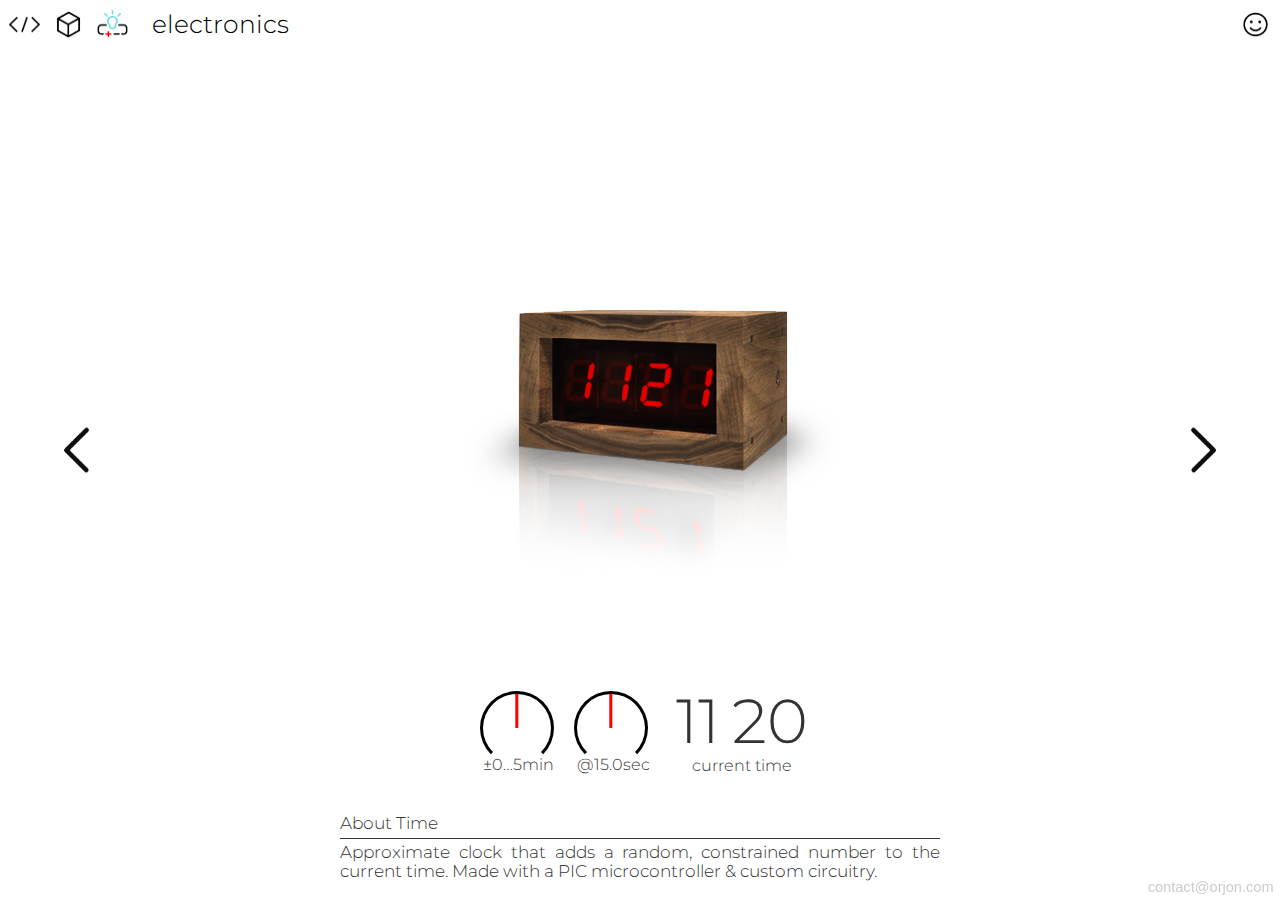
==== commit 9c3e5561: "Nav colour added" ====
--- a/index.html
+++ b/index.html
@@ -18,7 +18,7 @@
         <div class='leftSide'>
           <a href='../code.html'><img class='navIcon code' src='./images/nav/navCode.png'></a>
           <a href='../design.html'><img class='navIcon design' src='./images/nav/navDesign.png'></a>
-          <a href='../electronics.html' class='current'><img class='navIcon electronics' src='./images/nav/navElectronics.png'></a>
+          <a href='../electronics.html'><img class='navIcon electronics current' src='./images/nav/navElectronicsColor5.png'></a>
           <div class='navText'>electronics</div>
         </div>
         <div class='rightSide'>
@@ -58,7 +58,7 @@
           </div>
           <div class='description'>
             <div class='descriptionHeader'>About Time</div>
-            <div class='descriptionText'>Approximte clock that adds a constrained random number to the current time. Made with a PIC microcontroller & custom circuitry.</div>
+            <div class='descriptionText'>Approximate clock that adds a random, constrained number to the current time. Made with a PIC microcontroller & custom circuitry.</div>
           </div>
         </section>
       </div>
--- a/css/style.css
+++ b/css/style.css
@@ -19,11 +19,6 @@
     width: 29px;
     height: 29px;
     border-radius: 50%; }
-  nav .current {
-    background-color: black;
-    border: 2px solid black; }
-    nav .current img {
-      filter: invert(1); }
   nav .leftSide {
     display: flex;
     flex-direction: row;
@@ -43,7 +38,10 @@
     height: 23px;
     border: 0px solid orange; }
   nav .navText {
+    width: 100%;
     padding-left: 5px;
+    padding-right: 10px;
+    margin-right: 0px;
     vertical-align: center;
     font-size: 17px;
     border: 0px solid magenta; }
@@ -55,18 +53,15 @@
       height: 39px;
       border-radius: 50%;
       border: 2px solid rgba(0, 0, 0, 0); }
-      nav a:hover {
-        background-color: black;
-        border: 2px solid black; }
-        nav a:hover img {
-          filter: invert(1); }
     nav .navIcon {
       width: 35px;
       height: 29px;
       border: 0px solid orange; }
     nav .navText {
       padding-left: 15px;
-      font-size: 25px; } }
+      font-size: 25px; }
+    nav .aboutMe {
+      text-align: right; } }
 
 .navArrows .navArrow {
   height: 5vh;
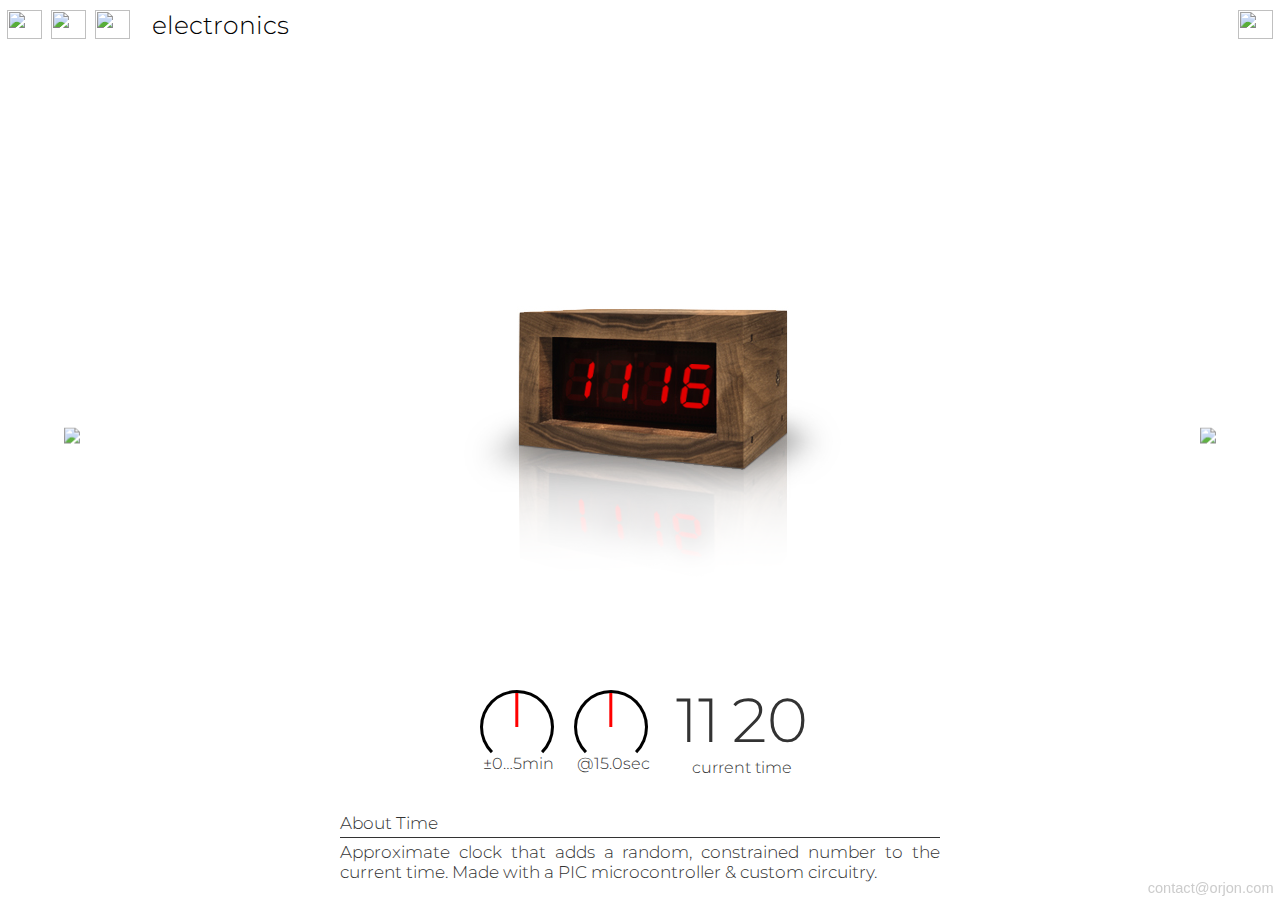
==== commit dd602db6: "Image paths updated" ====
--- a/index.html
+++ b/index.html
@@ -6,9 +6,10 @@
     <script src="https://cdnjs.cloudflare.com/ajax/libs/jquery/3.1.1/jquery.min.js" charset="utf-8"></script>
     <script type="text/javascript" src="scripts/jsRapKnob.js"></script>
     <script type='text/javascript' src='scripts/main.js'></script>
+    <script type='text/javascript' src='http://www.orjon.com/scripts/nav.js'></script>
     <title>orjon.com : About Time</title>
     <link rel='shortcut icon' type='image/x-icon' href='./images/favicon.ico' />
-    <link rel="stylesheet" href="css/normalize.css">
+    <link rel="stylesheet" href="http://www.orjon.com/css/normalize.css">
     <link href='https://fonts.googleapis.com/css?family=Montserrat' rel='stylesheet'>
     <link rel='stylesheet' href='./css/style.css'>
   </head>
@@ -16,13 +17,13 @@
     <div id='screenContainer'>
       <nav>
         <div class='leftSide'>
-          <a href='../code.html'><img class='navIcon code' src='./images/nav/navCode.png'></a>
-          <a href='../design.html'><img class='navIcon design' src='./images/nav/navDesign.png'></a>
-          <a href='../electronics.html'><img class='navIcon electronics current' src='./images/nav/navElectronicsColor5.png'></a>
+          <a href='http://www.orjon.com/code.html'><img class='navIcon code' src= 'http://www.orjon.com/images/nav/navCodeOFF.png'></a>
+          <a href='http://www.orjon.com/design.html'><img class='navIcon design' src='http://www.orjon.com/images/nav/navDesignOFF.png'></a>
+          <a href='http://www.orjon.com/electronics.html'><img class='navIcon electronics current' src='http://www.orjon.com/images/nav/navElectronicsON.png'></a>
           <div class='navText'>electronics</div>
         </div>
         <div class='rightSide'>
-          <a href='../orjon.html'><img class='navIcon face' src='./images/nav/navFace.png'></a>
+          <a href='http://www.orjon.com/orjon.html'><img class='navIcon face' src='http://www.orjon.com/images/nav/navFaceOFF.png'></a>
         </div>
       </nav>
 
@@ -65,9 +66,10 @@
     </div>
 
     <div class='navArrows'>
-      <a href='http://www.orjon.com/timeframe/index.html'><img class='navArrow left' src='./images/nav/navArrowLeft.png'></a>
-      <a href='./details.html'><img class='navArrow right' src='./images/nav/navArrowRight.png'></a>
+      <a href='http://www.orjon.com/timeframe/index.html'><img class='navArrow left' src='http://www.orjon.com/images/nav/navArrowLeft.png'></a>
+      <a href='./details.html'><img class='navArrow right' src='http://www.orjon.com/images/nav/navArrowRight.png'></a>
     </div>
+
 
     <footer>
       <div id='displayContact' class='text'>
